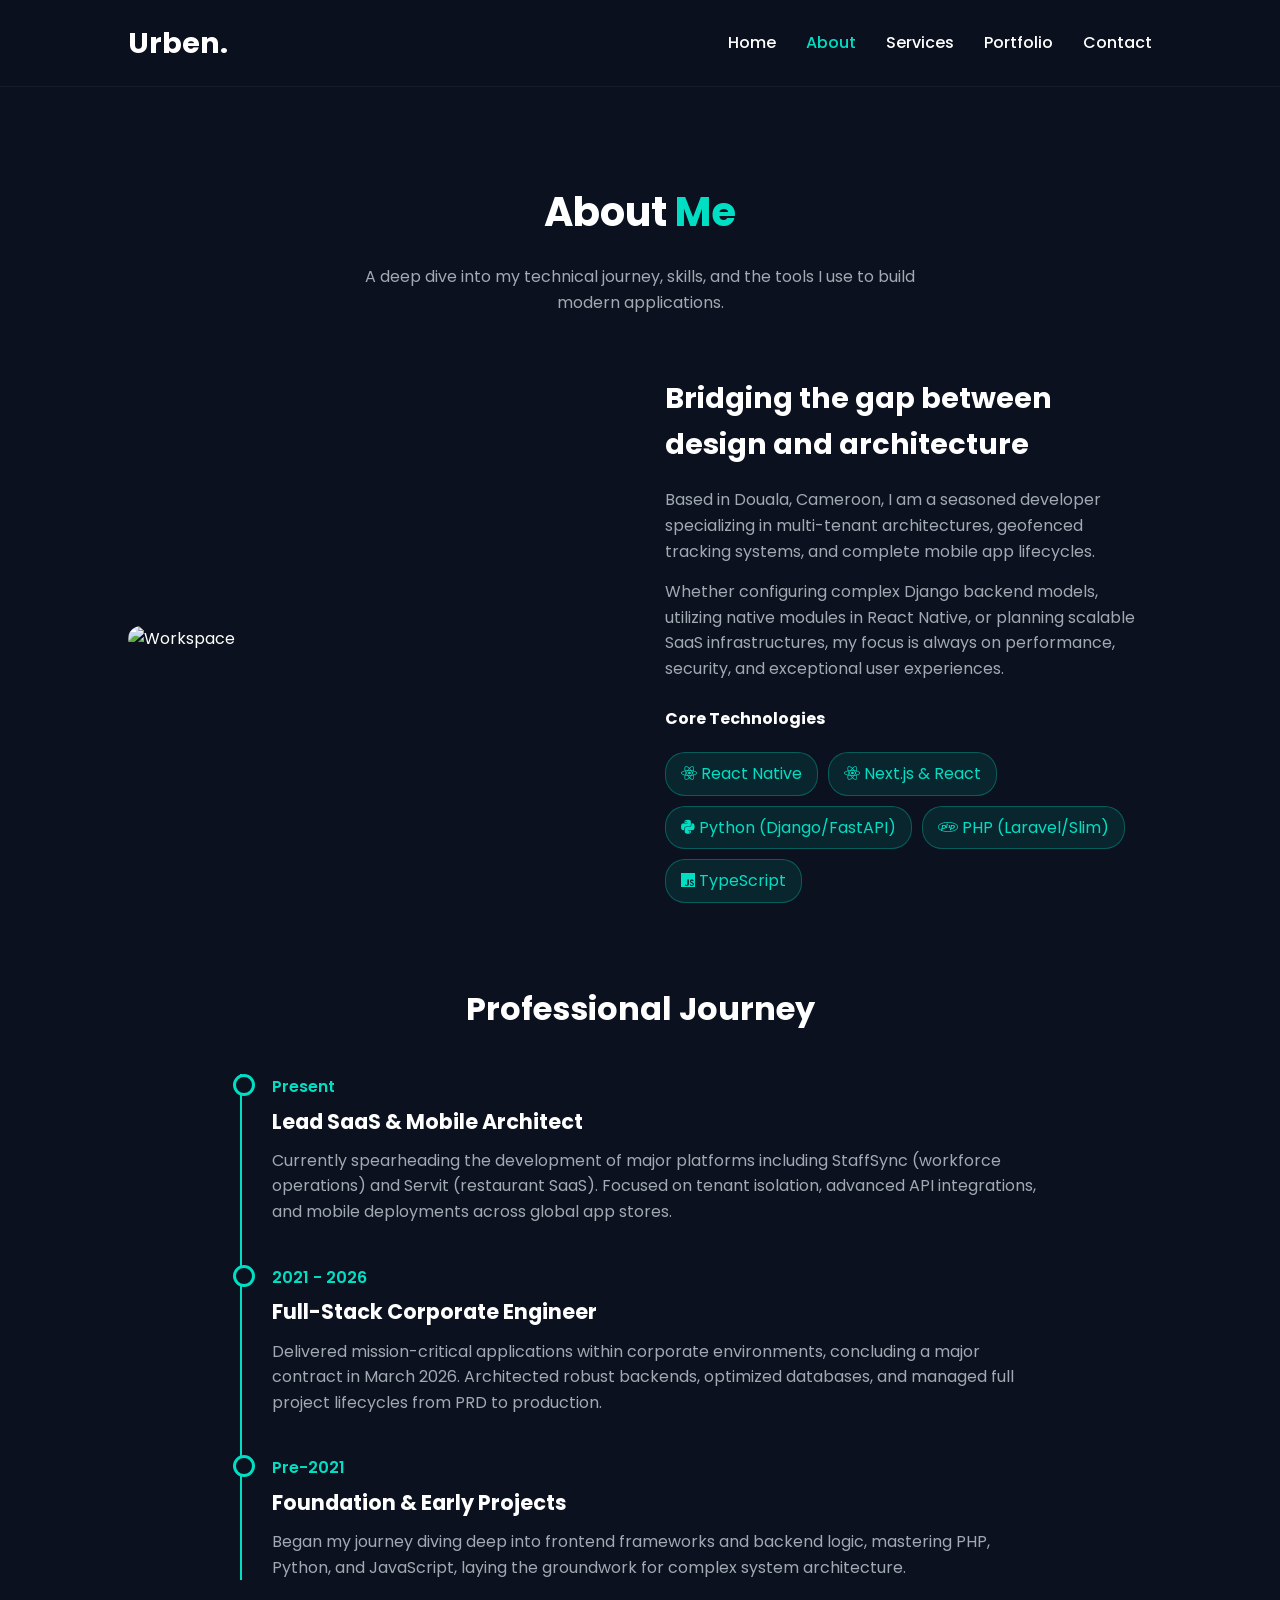
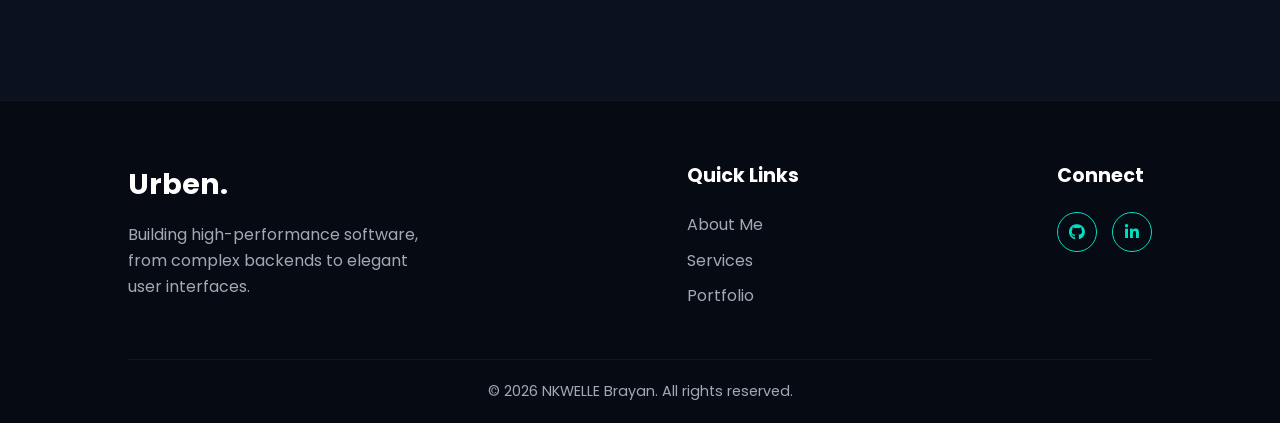
==== about.html @ b734f92d "portfolio ok" ====
<!DOCTYPE html>
<html lang="en">
<head>
    <meta charset="UTF-8">
    <meta name="viewport" content="width=device-width, initial-scale=1.0">
    <title>About | NKWELLE Brayan</title>
    <link href="https://fonts.googleapis.com/css2?family=Poppins:wght@400;500;600;700&display=swap" rel="stylesheet">
    <link rel="stylesheet" href="https://cdnjs.cloudflare.com/ajax/libs/font-awesome/6.4.0/css/all.min.css">
    <link rel="stylesheet" href="style.css">
</head>
<body>

    <header>
        <a href="index.html" class="logo">Urben.</a>
        <nav>
            <ul>
                <li><a href="index.html">Home</a></li>
                <li><a href="about.html" class="active">About</a></li>
                <li><a href="services.html">Services</a></li>
                <li><a href="portfolio.html">Portfolio</a></li>
                <li><a href="contact.html">Contact</a></li>
            </ul>
        </nav>
    </header>

    <main>
        <section>
            <h2 class="section-title">About <span>Me</span></h2>
            <p class="section-subtitle">A deep dive into my technical journey, skills, and the tools I use to build modern applications.</p>

            <div class="about-grid">
                <div class="about-image">
                    <img src="https://images.unsplash.com/photo-1498050108023-c5249f4df085?ixlib=rb-4.0.3&auto=format&fit=crop&w=600&q=80" alt="Workspace" style="width: 100%; border-radius: 15px;">
                </div>
                <div class="about-text">
                    <h3 style="font-size: 1.8rem; margin-bottom: 20px;">Bridging the gap between design and architecture</h3>
                    <p style="color: var(--text-gray); margin-bottom: 15px;">Based in Douala, Cameroon, I am a seasoned developer specializing in multi-tenant architectures, geofenced tracking systems, and complete mobile app lifecycles.</p>
                    <p style="color: var(--text-gray); margin-bottom: 25px;">Whether configuring complex Django backend models, utilizing native modules in React Native, or planning scalable SaaS infrastructures, my focus is always on performance, security, and exceptional user experiences.</p>
                    
                    <h4 style="margin-bottom: 10px;">Core Technologies</h4>
                    <div class="tech-stack">
                        <span class="tech-badge"><i class="fab fa-react"></i> React Native</span>
                        <span class="tech-badge"><i class="fab fa-react"></i> Next.js & React</span>
                        <span class="tech-badge"><i class="fab fa-python"></i> Python (Django/FastAPI)</span>
                        <span class="tech-badge"><i class="fab fa-php"></i> PHP (Laravel/Slim)</span>
                        <span class="tech-badge"><i class="fab fa-js"></i> TypeScript</span>
                    </div>
                </div>
            </div>

            <div style="margin-top: 80px;">
                <h3 style="text-align: center; font-size: 2rem; margin-bottom: 40px;">Professional Journey</h3>
                <div class="timeline">
                    <div class="timeline-item">
                        <div class="timeline-date">Present</div>
                        <div class="timeline-content">
                            <h3>Lead SaaS & Mobile Architect</h3>
                            <p>Currently spearheading the development of major platforms including StaffSync (workforce operations) and Servit (restaurant SaaS). Focused on tenant isolation, advanced API integrations, and mobile deployments across global app stores.</p>
                        </div>
                    </div>
                    <div class="timeline-item">
                        <div class="timeline-date">2021 - 2026</div>
                        <div class="timeline-content">
                            <h3>Full-Stack Corporate Engineer</h3>
                            <p>Delivered mission-critical applications within corporate environments, concluding a major contract in March 2026. Architected robust backends, optimized databases, and managed full project lifecycles from PRD to production.</p>
                        </div>
                    </div>
                    <div class="timeline-item">
                        <div class="timeline-date">Pre-2021</div>
                        <div class="timeline-content">
                            <h3>Foundation & Early Projects</h3>
                            <p>Began my journey diving deep into frontend frameworks and backend logic, mastering PHP, Python, and JavaScript, laying the groundwork for complex system architecture.</p>
                        </div>
                    </div>
                </div>
            </div>
        </section>
    </main>

    <footer>
        <div class="footer-content">
            <div class="footer-brand">
                <a href="index.html" class="logo">Urben.</a>
                <p>Building high-performance software, from complex backends to elegant user interfaces.</p>
            </div>
            <div class="footer-links">
                <h4>Quick Links</h4>
                <ul>
                    <li><a href="about.html">About Me</a></li>
                    <li><a href="services.html">Services</a></li>
                    <li><a href="portfolio.html">Portfolio</a></li>
                </ul>
            </div>
            <div class="footer-social">
                <h4>Connect</h4>
                <div class="social-links">
                    <a href="#" class="social-icon"><i class="fab fa-github"></i></a>
                    <a href="#" class="social-icon"><i class="fab fa-linkedin-in"></i></a>
                </div>
            </div>
        </div>
        <div class="footer-bottom">
            <p>&copy; 2026 NKWELLE Brayan. All rights reserved.</p>
        </div>
    </footer>

</body>
</html>
---- style.css ----
:root {
    --bg-color: #0b111e;
    --bg-darker: #060a12;
    --accent-color: #00dfc4;
    --accent-glow: rgba(0, 223, 196, 0.5);
    --text-light: #ffffff;
    --text-gray: #a0aab2;
    --font-main: 'Poppins', sans-serif;
    --card-bg: #131c31;
    --border-color: rgba(255, 255, 255, 0.05);
}

* {
    margin: 0;
    padding: 0;
    box-sizing: border-box;
    font-family: var(--font-main);
}

body {
    background-color: var(--bg-color);
    color: var(--text-light);
    line-height: 1.6;
    display: flex;
    flex-direction: column;
    min-height: 100vh;
}

/* --- Navigation --- */
header {
    position: fixed;
    top: 0;
    width: 100%;
    padding: 20px 10%;
    display: flex;
    justify-content: space-between;
    align-items: center;
    background: rgba(11, 17, 30, 0.95);
    backdrop-filter: blur(10px);
    z-index: 1000;
    border-bottom: 1px solid var(--border-color);
}

.logo {
    font-size: 1.8rem;
    font-weight: 700;
    text-decoration: none;
    color: var(--text-light);
}

nav ul {
    list-style: none;
    display: flex;
    gap: 30px;
}

nav ul li a {
    text-decoration: none;
    color: var(--text-light);
    font-size: 1rem;
    font-weight: 500;
    transition: color 0.3s ease;
}

nav ul li a:hover,
nav ul li a.active {
    color: var(--accent-color);
}

/* --- Footer --- */
footer {
    margin-top: auto;
    background-color: var(--bg-darker);
    padding: 60px 10% 20px;
    border-top: 1px solid var(--border-color);
}

.footer-content {
    display: flex;
    justify-content: space-between;
    flex-wrap: wrap;
    gap: 40px;
    margin-bottom: 40px;
}

.footer-brand p {
    color: var(--text-gray);
    margin-top: 15px;
    max-width: 300px;
}

.footer-links h4, .footer-social h4 {
    color: var(--text-light);
    margin-bottom: 20px;
    font-size: 1.2rem;
}

.footer-links ul {
    list-style: none;
}

.footer-links ul li {
    margin-bottom: 10px;
}

.footer-links ul li a {
    color: var(--text-gray);
    text-decoration: none;
    transition: color 0.3s ease;
}

.footer-links ul li a:hover {
    color: var(--accent-color);
}

.footer-bottom {
    text-align: center;
    padding-top: 20px;
    border-top: 1px solid var(--border-color);
    color: var(--text-gray);
    font-size: 0.9rem;
}

/* --- Global Layout Styles --- */
main {
    flex: 1;
    padding-top: 100px; /* Account for fixed header */
}

section {
    padding: 80px 10%;
}

.section-title {
    text-align: center;
    font-size: 2.5rem;
    margin-bottom: 20px;
    color: var(--text-light);
}

.section-title span {
    color: var(--accent-color);
}

.section-subtitle {
    text-align: center;
    color: var(--text-gray);
    margin-bottom: 60px;
    max-width: 600px;
    margin-inline: auto;
}

/* --- Buttons & Socials --- */
.btn {
    padding: 12px 30px;
    border-radius: 8px;
    font-size: 1rem;
    font-weight: 600;
    cursor: pointer;
    text-decoration: none;
    transition: all 0.3s ease;
    display: inline-block;
}

.btn-primary {
    background: linear-gradient(90deg, var(--accent-color), #008f80);
    color: var(--text-light);
    border: none;
    box-shadow: 0 5px 15px var(--accent-glow);
}

.btn-primary:hover {
    box-shadow: 0 5px 25px rgba(0, 223, 196, 0.8);
    transform: translateY(-2px);
}

.btn-secondary {
    background: transparent;
    color: var(--accent-color);
    border: 2px solid var(--accent-color);
    box-shadow: inset 0 0 10px rgba(0, 223, 196, 0.2), 0 0 10px rgba(0, 223, 196, 0.2);
}

.btn-secondary:hover {
    background: rgba(0, 223, 196, 0.1);
}

.social-links {
    display: flex;
    gap: 15px;
}

.social-icon {
    display: flex;
    justify-content: center;
    align-items: center;
    width: 40px;
    height: 40px;
    border-radius: 50%;
    color: var(--accent-color);
    border: 1px solid var(--accent-color);
    text-decoration: none;
    transition: all 0.3s ease;
}

.social-icon:hover {
    background-color: var(--accent-color);
    color: var(--bg-color);
}

/* --- Hero Section --- */
.hero {
    display: flex;
    justify-content: space-between;
    align-items: center;
    min-height: 85vh;
    gap: 50px;
}

.hero-content { flex: 1; max-width: 600px; }
.hero-content h1 { font-size: 3.5rem; line-height: 1.2; margin-bottom: 10px; }
.hero-content h2 { font-size: 2rem; color: var(--accent-color); margin-bottom: 20px; }
.hero-content p { color: var(--text-gray); margin-bottom: 30px; font-size: 1.1rem; }

.image-wrapper {
    position: relative;
    width: 380px;
    height: 380px;
    border-radius: 50%;
    display: flex;
    justify-content: center;
    align-items: center;
}

.image-wrapper::before {
    content: ''; position: absolute; width: 100%; height: 100%; border-radius: 50%;
    background: radial-gradient(circle, var(--accent-glow) 0%, transparent 70%); transform: scale(1.4);
}

.image-wrapper img { width: 100%; height: 100%; object-fit: cover; border-radius: 50%; z-index: 2; position: relative; }

/* --- About Page Details --- */
.about-grid { display: grid; grid-template-columns: 1fr 1fr; gap: 50px; align-items: center; margin-bottom: 80px; }
.tech-stack { display: flex; flex-wrap: wrap; gap: 10px; margin-top: 20px; }
.tech-badge { background: rgba(0, 223, 196, 0.1); color: var(--accent-color); padding: 8px 15px; border-radius: 20px; border: 1px solid rgba(0, 223, 196, 0.3); }

/* Timeline */
.timeline { position: relative; max-width: 800px; margin: 0 auto; padding-left: 30px; border-left: 2px solid var(--accent-color); }
.timeline-item { margin-bottom: 40px; position: relative; }
.timeline-item::before {
    content: ''; position: absolute; left: -39px; top: 0; width: 16px; height: 16px;
    border-radius: 50%; background: var(--bg-color); border: 3px solid var(--accent-color);
}
.timeline-date { color: var(--accent-color); font-weight: 600; margin-bottom: 5px; }
.timeline-content h3 { font-size: 1.3rem; margin-bottom: 10px; }
.timeline-content p { color: var(--text-gray); }

/* --- Services & Portfolio Grids --- */
.grid-3 { display: grid; grid-template-columns: repeat(auto-fit, minmax(300px, 1fr)); gap: 30px; }
.card { background: var(--card-bg); padding: 40px 30px; border-radius: 15px; border: 1px solid var(--border-color); transition: transform 0.3s ease; }
.card:hover { transform: translateY(-10px); border-color: rgba(0, 223, 196, 0.3); }
.card i { font-size: 2.5rem; color: var(--accent-color); margin-bottom: 20px; }
.card h3 { margin-bottom: 15px; }
.card p { color: var(--text-gray); font-size: 0.95rem; }

/* Portfolio specific */
.portfolio-card { padding: 0; overflow: hidden; display: flex; flex-direction: column; }
.portfolio-img { width: 100%; height: 220px; background: #1a2540; display: flex; justify-content: center; align-items: center; font-size: 3rem; color: var(--accent-color); }
.portfolio-info { padding: 25px; flex: 1; display: flex; flex-direction: column; }
.portfolio-info p { margin-bottom: 20px; flex: 1; }
.portfolio-link { color: var(--accent-color); text-decoration: none; font-weight: 600; margin-top: auto; }

/* --- Contact Page --- */
.contact-wrapper { display: flex; gap: 50px; background: var(--card-bg); padding: 50px; border-radius: 20px; border: 1px solid var(--border-color); }
.contact-info { flex: 1; }
.info-item { display: flex; align-items: center; gap: 15px; margin-bottom: 25px; }
.info-item i { width: 45px; height: 45px; background: rgba(0, 223, 196, 0.1); color: var(--accent-color); display: flex; justify-content: center; align-items: center; border-radius: 50%; font-size: 1.2rem; }
.contact-form { flex: 1; display: flex; flex-direction: column; gap: 20px; }
.contact-form input, .contact-form textarea { width: 100%; padding: 15px; background: var(--bg-color); border: 1px solid rgba(255, 255, 255, 0.1); border-radius: 8px; color: var(--text-light); }
.contact-form textarea { height: 150px; resize: none; }

/* --- Responsive --- */
@media (max-width: 992px) {
    header { padding: 20px 5%; }
    nav ul { display: none; }
    .hero, .about-grid, .contact-wrapper { flex-direction: column; text-align: center; }
    .hero-content h1 { font-size: 2.8rem; }
    .image-wrapper { width: 300px; height: 300px; margin: 0 auto; }
    .tech-stack, .social-links { justify-content: center; }
    .timeline { padding-left: 20px; }
    .timeline-item::before { left: -29px; }
    .info-item { text-align: left; }
}
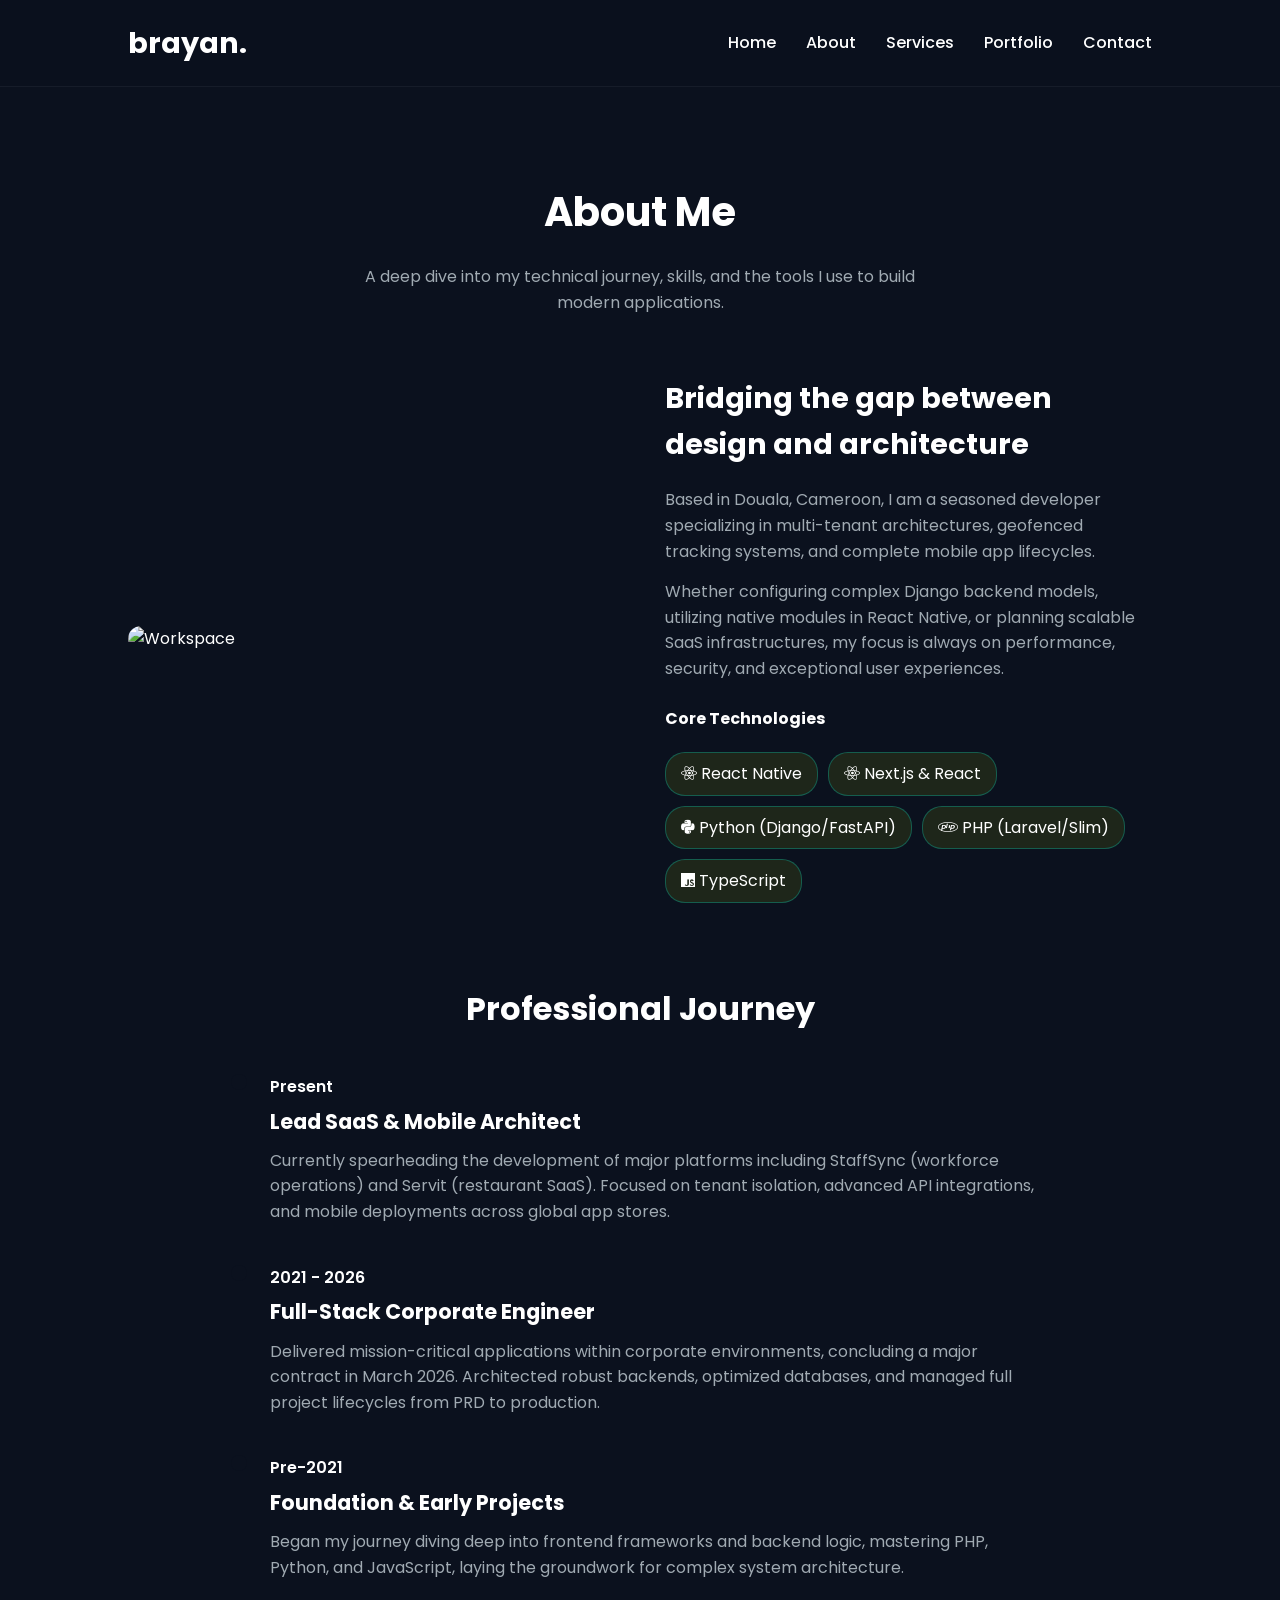
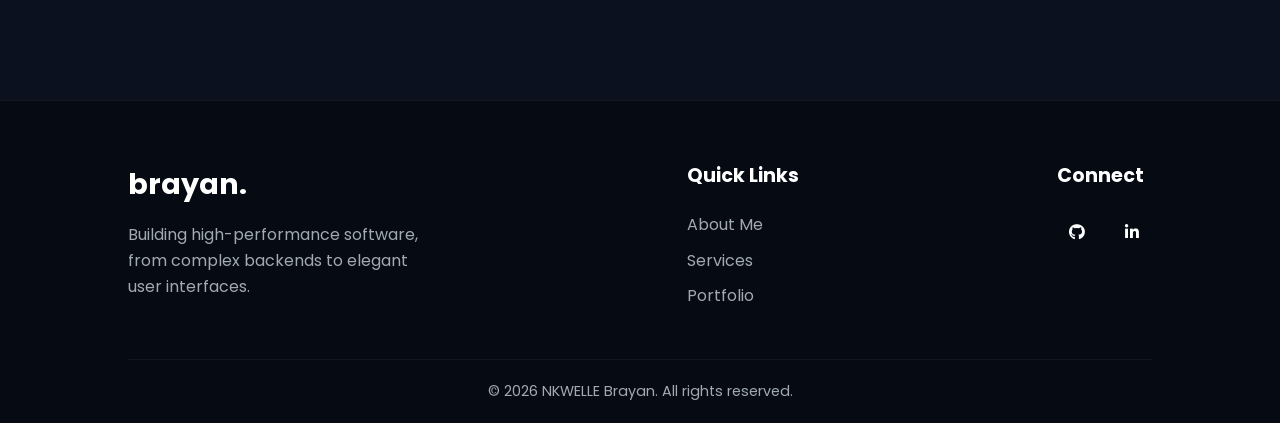
==== commit e642e724: "brayan" ====
--- a/about.html
+++ b/about.html
@@ -11,7 +11,7 @@
 <body>
 
     <header>
-        <a href="index.html" class="logo">Urben.</a>
+        <a href="index.html" class="logo">brayan.</a>
         <nav>
             <ul>
                 <li><a href="index.html">Home</a></li>
@@ -80,7 +80,7 @@
     <footer>
         <div class="footer-content">
             <div class="footer-brand">
-                <a href="index.html" class="logo">Urben.</a>
+                <a href="index.html" class="logo">brayan.</a>
                 <p>Building high-performance software, from complex backends to elegant user interfaces.</p>
             </div>
             <div class="footer-links">
--- a/style.css
+++ b/style.css
@@ -1,7 +1,7 @@
 :root {
     --bg-color: #0b111e;
     --bg-darker: #060a12;
-    --accent-color: #00dfc4;
+    --accent-color: #ff0000#00dfc4;
     --accent-glow: rgba(0, 223, 196, 0.5);
     --text-light: #ffffff;
     --text-gray: #a0aab2;
@@ -163,14 +163,14 @@
 }
 
 .btn-primary {
-    background: linear-gradient(90deg, var(--accent-color), #008f80);
+    background: linear-gradient(90deg, var(--accent-color), #8f0000f9);
     color: var(--text-light);
     border: none;
     box-shadow: 0 5px 15px var(--accent-glow);
 }
 
 .btn-primary:hover {
-    box-shadow: 0 5px 25px rgba(0, 223, 196, 0.8);
+    box-shadow: 0 5px 25px rgba(223, 0, 0, 0.977);
     transform: translateY(-2px);
 }
 
@@ -178,11 +178,11 @@
     background: transparent;
     color: var(--accent-color);
     border: 2px solid var(--accent-color);
-    box-shadow: inset 0 0 10px rgba(0, 223, 196, 0.2), 0 0 10px rgba(0, 223, 196, 0.2);
+    box-shadow: inset 0 0 10px rgba(183, 191, 190, 0.943), 0 0 10px rgba(223, 86, 0, 0.934);
 }
 
 .btn-secondary:hover {
-    background: rgba(0, 223, 196, 0.1);
+    background: rgba(223, 123, 0, 0.1);
 }
 
 .social-links {
@@ -242,7 +242,7 @@
 /* --- About Page Details --- */
 .about-grid { display: grid; grid-template-columns: 1fr 1fr; gap: 50px; align-items: center; margin-bottom: 80px; }
 .tech-stack { display: flex; flex-wrap: wrap; gap: 10px; margin-top: 20px; }
-.tech-badge { background: rgba(0, 223, 196, 0.1); color: var(--accent-color); padding: 8px 15px; border-radius: 20px; border: 1px solid rgba(0, 223, 196, 0.3); }
+.tech-badge { background: rgba(208, 223, 0, 0.1); color: var(--accent-color); padding: 8px 15px; border-radius: 20px; border: 1px solid rgba(0, 223, 196, 0.3); }
 
 /* Timeline */
 .timeline { position: relative; max-width: 800px; margin: 0 auto; padding-left: 30px; border-left: 2px solid var(--accent-color); }
@@ -258,7 +258,7 @@
 /* --- Services & Portfolio Grids --- */
 .grid-3 { display: grid; grid-template-columns: repeat(auto-fit, minmax(300px, 1fr)); gap: 30px; }
 .card { background: var(--card-bg); padding: 40px 30px; border-radius: 15px; border: 1px solid var(--border-color); transition: transform 0.3s ease; }
-.card:hover { transform: translateY(-10px); border-color: rgba(0, 223, 196, 0.3); }
+.card:hover { transform: translateY(-10px); border-color: rgba(223, 219, 0, 0.29); }
 .card i { font-size: 2.5rem; color: var(--accent-color); margin-bottom: 20px; }
 .card h3 { margin-bottom: 15px; }
 .card p { color: var(--text-gray); font-size: 0.95rem; }
